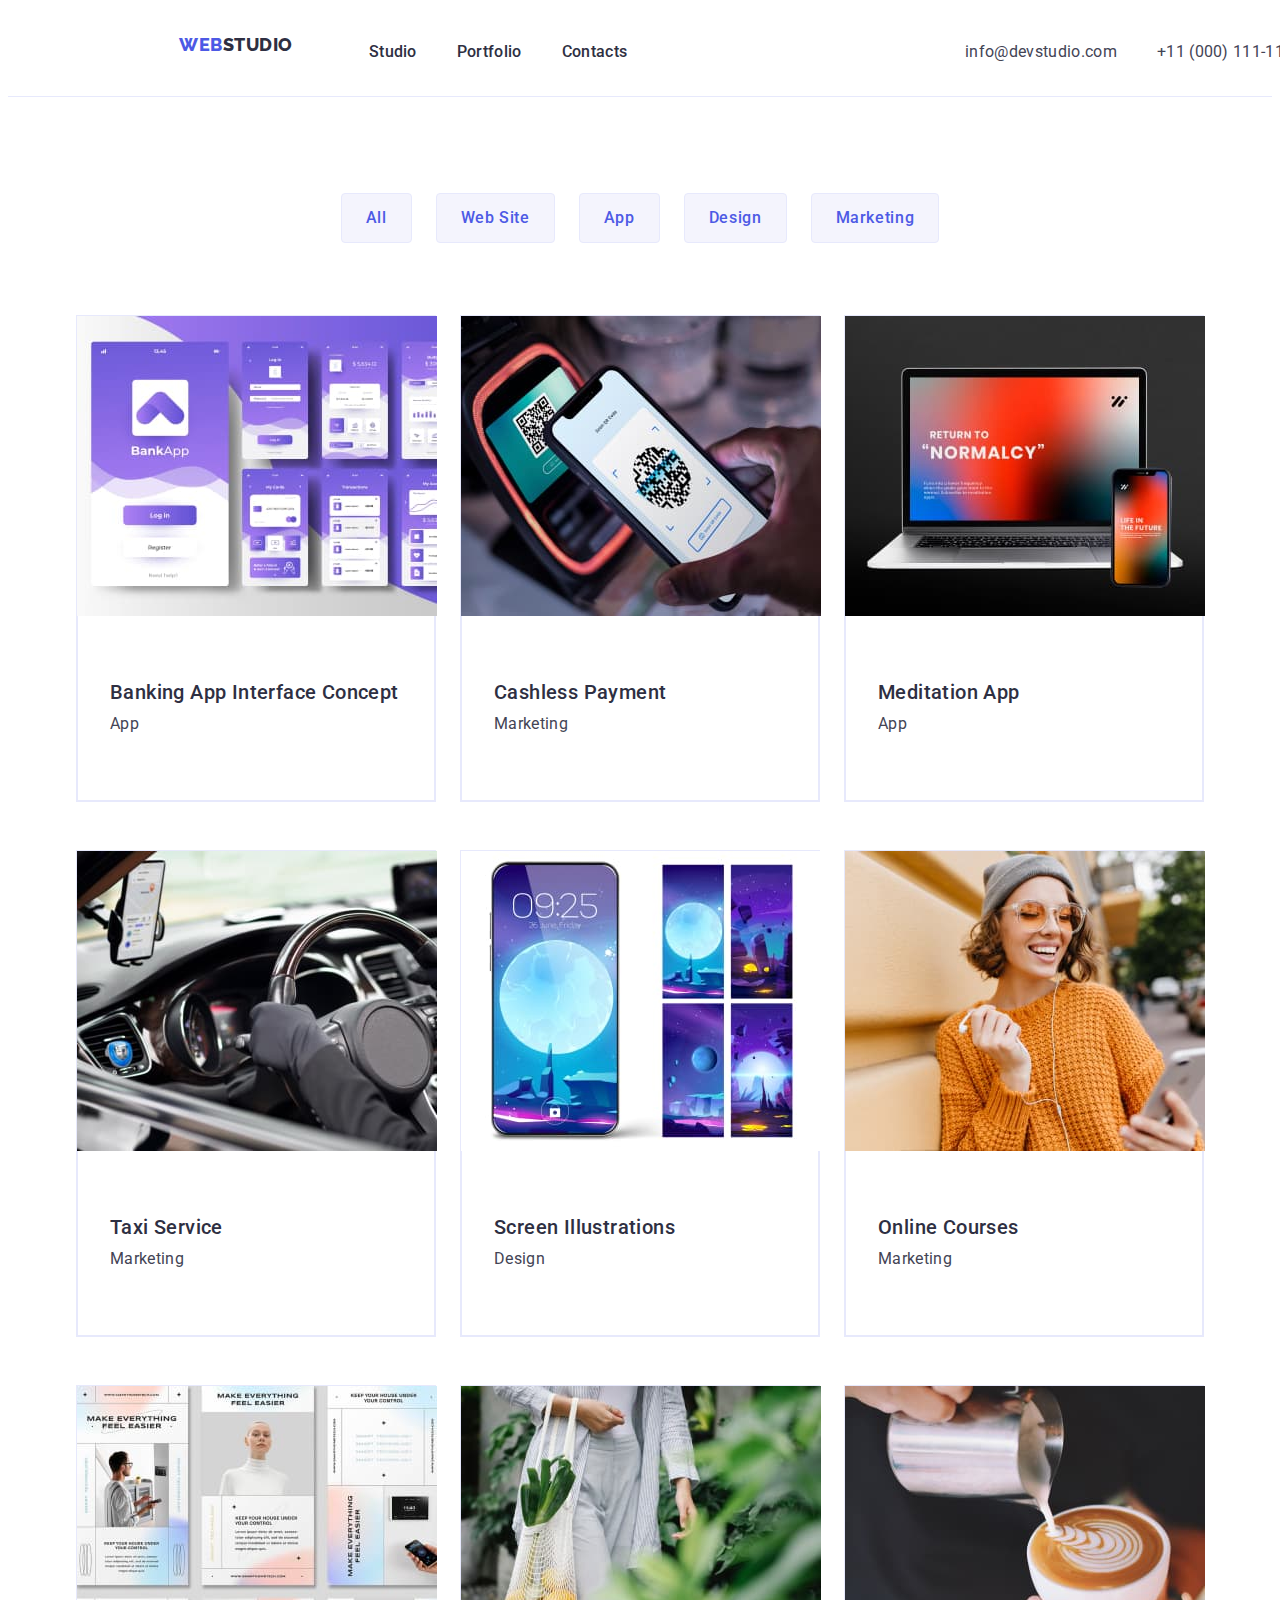
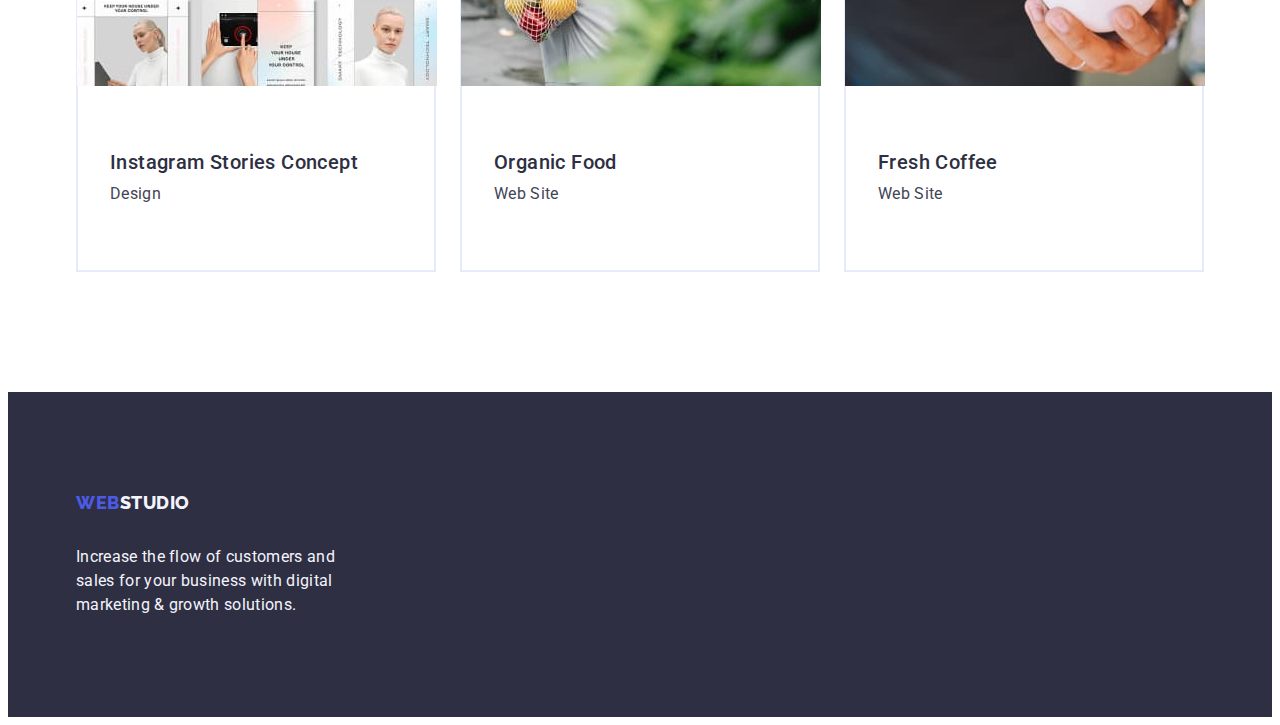
==== portfolio.html @ ffd84474 "Initial commit" ====
<!DOCTYPE html>
<html lang="en">
  <head>
    <meta charset="UTF-8" />
    <meta http-equiv="X-UA-Compatible" content="IE=edge" />
    <meta name="viewport" content="width=device-width, initial-scale=1.0" />
    <link rel="preconnect" href="https://fonts.googleapis.com" />
    <link rel="preconnect" href="https://fonts.gstatic.com" crossorigin />
    <link
      href="https://fonts.googleapis.com/css2?family=Raleway:wght@800&family=Roboto:wght@400;500;700&display=swap"
      rel="stylesheet"
    />
    <link
      rel="stylesheet"
      href="https://cdnjs.cloudflare.com/ajax/libs/modern-normalize/2.0.0/modern-normalize.min.css"
      integrity="sha512-4xo8blKMVCiXpTaLzQSLSw3KFOVPWhm/TRtuPVc4WG6kUgjH6J03IBuG7JZPkcWMxJ5huwaBpOpnwYElP/m6wg=="
      crossorigin="anonymous"
      referrerpolicy="no-referrer"
    />
    <link rel="stylesheet" href="./css/styles.css" />
    <title>WebStudio</title>
  </head>
  <body>
    <!-- Header -->
    <header class="header">
      <div class="container header-container">
        <nav class="navigation">
          <a class="full-logo link" href="./index.html"
            >Web<span class="header-logo">Studio</span></a
          >
          <ul class="menu-list list">
            <li><a class="header-link link" href="./index.html">Studio</a></li>
            <li>
              <a class="header-link link" href="./portfolio.html">Portfolio</a>
            </li>
            <li><a class="header-link link" href="">Contacts</a></li>
          </ul>
        </nav>
        <address class="address-list">
          <ul class="address-list list">
            <li>
              <a class="header-address link" href="mailto:info@devstudio.com"
                >info@devstudio.com</a
              >
            </li>
            <li>
              <a class="header-address link" href="tel:+110001111111"
                >+11 (000) 111-11-11</a
              >
            </li>
          </ul>
        </address>
      </div>
    </header>

    <!-- Main -->
    <main>
      <!-- Buttons -->
      <section class="buttons">
        <div class="container">
          <h1 class="visually-hidden" hidden>Buttons</h1>
          <ul class="buttons-list list">
            <li class="buttons-item">
              <button class="portfolio-btn" type="button">All</button>
            </li>
            <li class="buttons-item">
              <button class="portfolio-btn" type="button">Web Site</button>
            </li>
            <li class="buttons-item">
              <button class="portfolio-btn" type="button">App</button>
            </li>
            <li class="buttons-item">
              <button class="portfolio-btn" type="button">Design</button>
            </li>
            <li class="buttons-item">
              <button class="portfolio-btn" type="button">Marketing</button>
            </li>
          </ul>

          <!-- Hero -->

          <ul class="row-list link list">
            <li class="row-item">
              <a class="link" href="">
                <img
                  src="./images/portfolio-1.jpg"
                  alt="Banking App Interface Concept"
                  width="360"
                  height="300"
                />
                <div class="apps-card">
                  <h2 class="pics-title">Banking App Interface Concept</h2>
                  <p class="pics-text">App</p>
                </div>
              </a>
            </li>
            <li class="row-item">
              <a class="link" href="">
                <img
                  src="./images/portfolio-2.jpg"
                  alt="Cashless Payment"
                  width="360"
                  height="300"
                />
                <div class="apps-card">
                  <h2 class="pics-title">Cashless Payment</h2>
                  <p class="pics-text">Marketing</p>
                </div>
              </a>
            </li>
            <li class="row-item">
              <a class="link" href="">
                <img
                  src="./images/portfolio-3.jpg"
                  alt="Meditation App"
                  width="360"
                  height="300"
                />
                <div class="apps-card">
                  <h2 class="pics-title">Meditation App</h2>
                  <p class="pics-text">App</p>
                </div>
              </a>
            </li>
            <li class="row-item">
              <a class="link" href="">
                <img
                  src="./images/portfolio-4.jpg"
                  alt="Taxi Service"
                  width="360"
                  height="300"
                />
                <div class="apps-card">
                  <h2 class="pics-title">Taxi Service</h2>
                  <p class="pics-text">Marketing</p>
                </div>
              </a>
            </li>
            <li class="row-item">
              <a class="link" href="">
                <img
                  src="./images/portfolio-5.jpg"
                  alt="Screen Illustrations"
                  width="360"
                  height="300"
                />
                <div class="apps-card">
                  <h2 class="pics-title">Screen Illustrations</h2>
                  <p class="pics-text">Design</p>
                </div>
              </a>
            </li>
            <li class="row-item">
              <a class="link" href="">
                <img
                  src="./images/portfolio-6.jpg"
                  alt="Online Courses"
                  width="360"
                  height="300"
                />
                <div class="apps-card">
                  <h2 class="pics-title">Online Courses</h2>
                  <p class="pics-text">Marketing</p>
                </div>
              </a>
            </li>
            <li class="row-item">
              <a class="link" href="">
                <img
                  src="./images/portfolio-7.jpg"
                  alt="Instagram Stories Concept"
                  width="360"
                  height="300"
                />
                <div class="apps-card">
                  <h2 class="pics-title">Instagram Stories Concept</h2>
                  <p class="pics-text">Design</p>
                </div>
              </a>
            </li>
            <li class="row-item">
              <a class="link" href="">
                <img
                  src="./images/portfolio-8.jpg"
                  alt="Organic Food"
                  width="360"
                  height="300"
                />
                <div class="apps-card">
                  <h2 class="pics-title">Organic Food</h2>
                  <p class="pics-text">Web Site</p>
                </div>
              </a>
            </li>
            <li class="row-item">
              <a class="link" href="">
                <img
                  src="./images/portfolio-9.jpg"
                  alt="Fresh Coffee"
                  width="360"
                  height="300"
                />
                <div class="apps-card">
                  <h2 class="pics-title">Fresh Coffee</h2>
                  <p class="pics-text">Web Site</p>
                </div>
              </a>
            </li>
          </ul>
        </div>
      </section>
    </main>
    <!-- Footer -->
    <footer class="footer">
      <div class="container footer-container">
        <a class="full-logo link" href="./index.html"
          >Web<span class="footer-logo">Studio</span></a
        >
        <p class="text">
          Increase the flow of customers and sales for your business with
          digital marketing & growth solutions.
        </p>
      </div>
    </footer>
  </body>
</html>
---- css/styles.css ----
:root {
    --title-color: #2E2F42;
    --text-small: #434455;
    --white-text: #FFFFFF;
    --light-color: #F4F4FD;
    --btn-blue: #4D5AE5;
    --btn-focus: #404BBF;
    --btn-lines: #e7e9fc;
    --text-font-size: 16px;
    --standart-line-height: 1.50;
    --standart-letter-spacing: 0.02em;
    --we-are-size: 20px;
}

body {
    font-family: 'Roboto', sans-serif;
    background-color: var(--white-text);
    color: #434455;
}

p,
h1,
h2,
h3,
h4,
h5,
h6 {
    margin: 0;
}

ul,
ol {
    margin: 0;
    padding: 0;
}

.list {

    list-style: none;
    background-color: var(--white-text);
}

.link {
    text-decoration: none;
}

* {
    box-sizing: border-box;
}

.container {
    width: 1158px;
    padding-left: 15px;
    padding-right: 15px;
    margin: 0 auto;
}

img {
    display: block;
}

.visually-hidden {
    position: absolute;
    width: 1px;
    height: 1px;
    margin: -1px;
    border: 0;
    padding: 0;
    white-space: nowrap;
    clip-path: inset(100%);
    clip: rect(0 0 0 0);
    overflow: hidden;
}

/**==========MAIN PAGE==========**/
/* Header */
.header {
    background-color: var(--white-text);
    padding: 25.5px 156px;
    border-bottom: 1px solid var(--btn-lines)
}

.header-container {
    display: flex;
    align-items: center;
}

.navigation {
    display: flex;
    align-items: center;

}

.full-logo {
    font-family: 'Raleway', sans-serif;
    font-weight: 800;
    font-size: 18px;
    line-height: 1.17;
    letter-spacing: 0.03em;
    text-transform: uppercase;
    color: var(--btn-blue);
    margin-right: 76px;
    display: inline-block;
    margin-bottom: 16px;
}

.header-logo {
    font-family: 'Raleway', sans-serif;
    font-weight: 800;
    font-size: 18px;
    line-height: 1.17;
    letter-spacing: 0.03em;
    text-transform: uppercase;
    color: var(--title-color);
    text-decoration: none;

}

.menu-list {
    display: flex;
    align-items: center;
    gap: 40px;

}

.address-list {
    display: flex;
    align-items: center;
    font-style: normal;
    margin-left: auto;
    gap: 40px;
}

.header-link {
    font-weight: 500;
    font-size: var(--text-font-size);
    line-height: var(--standart-line-height);
    letter-spacing: var(--standart-letter-spacing);
    color: var(--title-color);
    padding: 24px 0;
}

.header-link:hover,
.header-link:focus {
    color: var(--btn-focus);
}


.header-address {

    font-size: var(--text-font-size);
    line-height: var(--standart-line-height);
    letter-spacing: var(--standart-letter-spacing);
    color: var(--text-small);

}

.header-address:hover,
.header-address:focus {
    color: var(--btn-focus);
}


/* Main */
/* Hero */
.background {
    background: var(--title-color);
    padding: 188px 0 188px 0;
}

.hero-title {
    font-family: 'Roboto', sans-serif;
    font-style: normal;
    font-weight: 700;
    font-size: 56px;
    line-height: 1.07;
    text-align: center;
    letter-spacing: var(--standart-letter-spacing);
    color: var(--white-text);
    max-width: 496px;
    margin-bottom: 48px;
    margin: 0 auto;

}

.hero-btn {
    display: block;
    box-shadow: 0px 4px 4px rgba(0, 0, 0, 0.15);
    border: none;
    border-radius: 4px;
    background-color: var(--btn-blue);
    font-family: 'Roboto', sans-serif;
    font-weight: 500;
    cursor: pointer;
    align-items: center;
    font-size: var(--text-font-size);
    line-height: var(--standart-line-height);
    letter-spacing: 0.02em;
    color: var(--white-text);
    height: 56px;
    min-width: 169px;
    margin: 0 auto;
}

.hero-btn:hover,
.hero-btn:focus {
    background-color: var(--btn-focus);
}

/* We Are */

.we-are {
    padding-bottom: 120px;
    padding-top: 120px;
}

.we-are-list {
    display: flex;
    gap: 24px;
}

.visually-hidden {
    position: absolute;
    width: 1px;
    height: 1px;
    margin: -1px;
    border: 0;
    padding: 0;
    white-space: nowrap;
    clip-path: inset(100%);
    clip: rect(0 0 0 0);
    overflow: hidden;
}

.we-ar-block {
    flex-basis: calc((100%-3*24px)/4);
}

.what-we-are {
    font-weight: 500;
    font-size: var(--we-are-size);
    line-height: 1.20;
    letter-spacing: var(--standart-letter-spacing);
    color: var(--title-color);
    margin-bottom: 8px;
    column-gap: 24px;
}

.description {
    font-size: var(--text-font-size);
    line-height: var(--standart-line-height);
    letter-spacing: var(--standart-letter-spacing);
    color: var(--text-small)
}

/* What are we doing */

.section-wawd {
    padding-bottom: 120px;
}

.wawd-list {
    display: flex;
    gap: 24px;
}

.wawd {
    font-family: "Roboto", sans-serif;
    font-weight: 700;
    font-size: 36px;
    line-height: 1.11;
    text-align: center;
    letter-spacing: var(--standart-letter-spacing);
    text-transform: capitalize;
    color: var(--title-color);
    margin: 0 auto;
    margin-bottom: 72px
}

.about-item {
    width: calc((100% - 48) / 3);
}

/* Our Team */
.our-team {
    background-color: var(--light-color);
    padding: 120px 0px
}

.team-list {
    display: flex;
    gap: 24px;
}

.list-items {
    background-color: var(--white-text);
    width: calc((100% - 24px * 3) / 4);
    height: 380px;
    box-shadow: 0px 1px 6px rgba(46, 47, 66, 0.08),
        0px 1px 1px rgba(46, 47, 66, 0.16), 0px 2px 1px rgba(46, 47, 66, 0.08);
    border-radius: 0px 0px 4px 4px;
}

.team-container {
    padding-top: 32px;
    padding-bottom: 32px;
    padding-left: 16px;
    padding-right: 16px
}

.team-title {
    font-size: 36px;
    line-height: 1.11;
    text-align: center;
    letter-spacing: var(--standart-letter-spacing);
    text-transform: capitalize;
    color: var(--title-color);
    background-color: var(--white-text);
    margin-bottom: 72px;
}

.person-name {
    font-weight: 500;
    font-size: var(--we-are-size);
    line-height: 1.20;
    letter-spacing: var(--standart-letter-spacing);
    color: var(--title-color);
    text-align: center;
    margin: 0 0 8px 0;
}

.person-position {
    font-size: var(--text-font-size);
    line-height: var(--standart-line-height);
    letter-spacing: var(--standart-letter-spacing);
    color: var(--text-small);
    text-align: center;
    display: flex;
    justify-content: center;
    margin-top: 8px;
    text-align: center;
}

/* Footer */
.footer {
    background: var(--title-color);
    padding: 100px 0;
}

.footer-logo {
    display: inline-block;
    width: 120px;
    font-family: 'Raleway', sans-serif;
    font-weight: 800;
    font-size: 18px;
    line-height: 1.17;
    letter-spacing: 0.03em;
    text-transform: uppercase;
    color: var(--light-color);
    margin-bottom: 16px;
}

.text {
    color: var(--light-color);
    font-size: var(--text-font-size);
    line-height: var(--standart-line-height);
    letter-spacing: var(--standart-letter-spacing);
    max-width: 264px
}

/**==========STUDIO==========**/


/**==========PORTFOLIO==========**/
/* Buttons */
.buttons {
    padding-top: 96px;
    padding-bottom: 120px
}

.visually-hidden {
    position: absolute;
    width: 1px;
    height: 1px;
    margin: -1px;
    border: 0;
    padding: 0;
    white-space: nowrap;
    clip-path: inset(100%);
    clip: rect(0 0 0 0);
    overflow: hidden;

}


.buttons-list {
    display: flex;
    justify-content: center;
    gap: 24px;
    margin-bottom: 72px;
}

.buttons-item {
    display: flex;
    align-items: center;
}

.portfolio-btn {
    background: var(--light-color);
    font-family: 'Roboto', sans-serif;
    font-weight: 500;
    cursor: pointer;
    font-size: var(--text-font-size);
    line-height: var(--standart-line-height);
    letter-spacing: 0.04em;
    color: var(--btn-blue);
    border-radius: 4px;
    border: 1px solid var(--btn-lines);
    padding: 12px 24px
}

.photo-list {
    display: flex;
    flex-wrap: wrap;
    width: calc((100% - 48px)/3);
    justify-content: center;
    column-gap: 24px;
    row-gap: 48px;
    background-color: var(--white-text);

}

.portfolio-btn:hover,
.portfolio-btn:focus {
    border: 1px solid transparent;
    background: var(--btn-focus);
    color: var(--white-text);
}

.row-list {
    display: flex;
    flex-wrap: wrap;
    gap: 48px 24px;
}

.row-item {
    width: calc((100% - 48px)/3);
    border: 1px solid var(--btn-lines);
}

.pics-title {
    font-weight: 500;
    font-size: var(--we-are-size);
    line-height: 1.20;
    letter-spacing: var(--standart-letter-spacing);
    color: var(--title-color);
    margin: 32px 0 8px 16px;

}

.pics-text {
    font-size: var(--text-font-size);
    line-height: var(--standart-line-height);
    letter-spacing: var(--standart-letter-spacing);
    color: var(--text-small);
    margin: 0 0 32px 16px;

}

.apps-card {
    background: #ffffff;
    border: 1px solid #e7e9fc;
    border-top: none;
    padding: 32px 16px;
}

/**==========CONTACTS==========**/
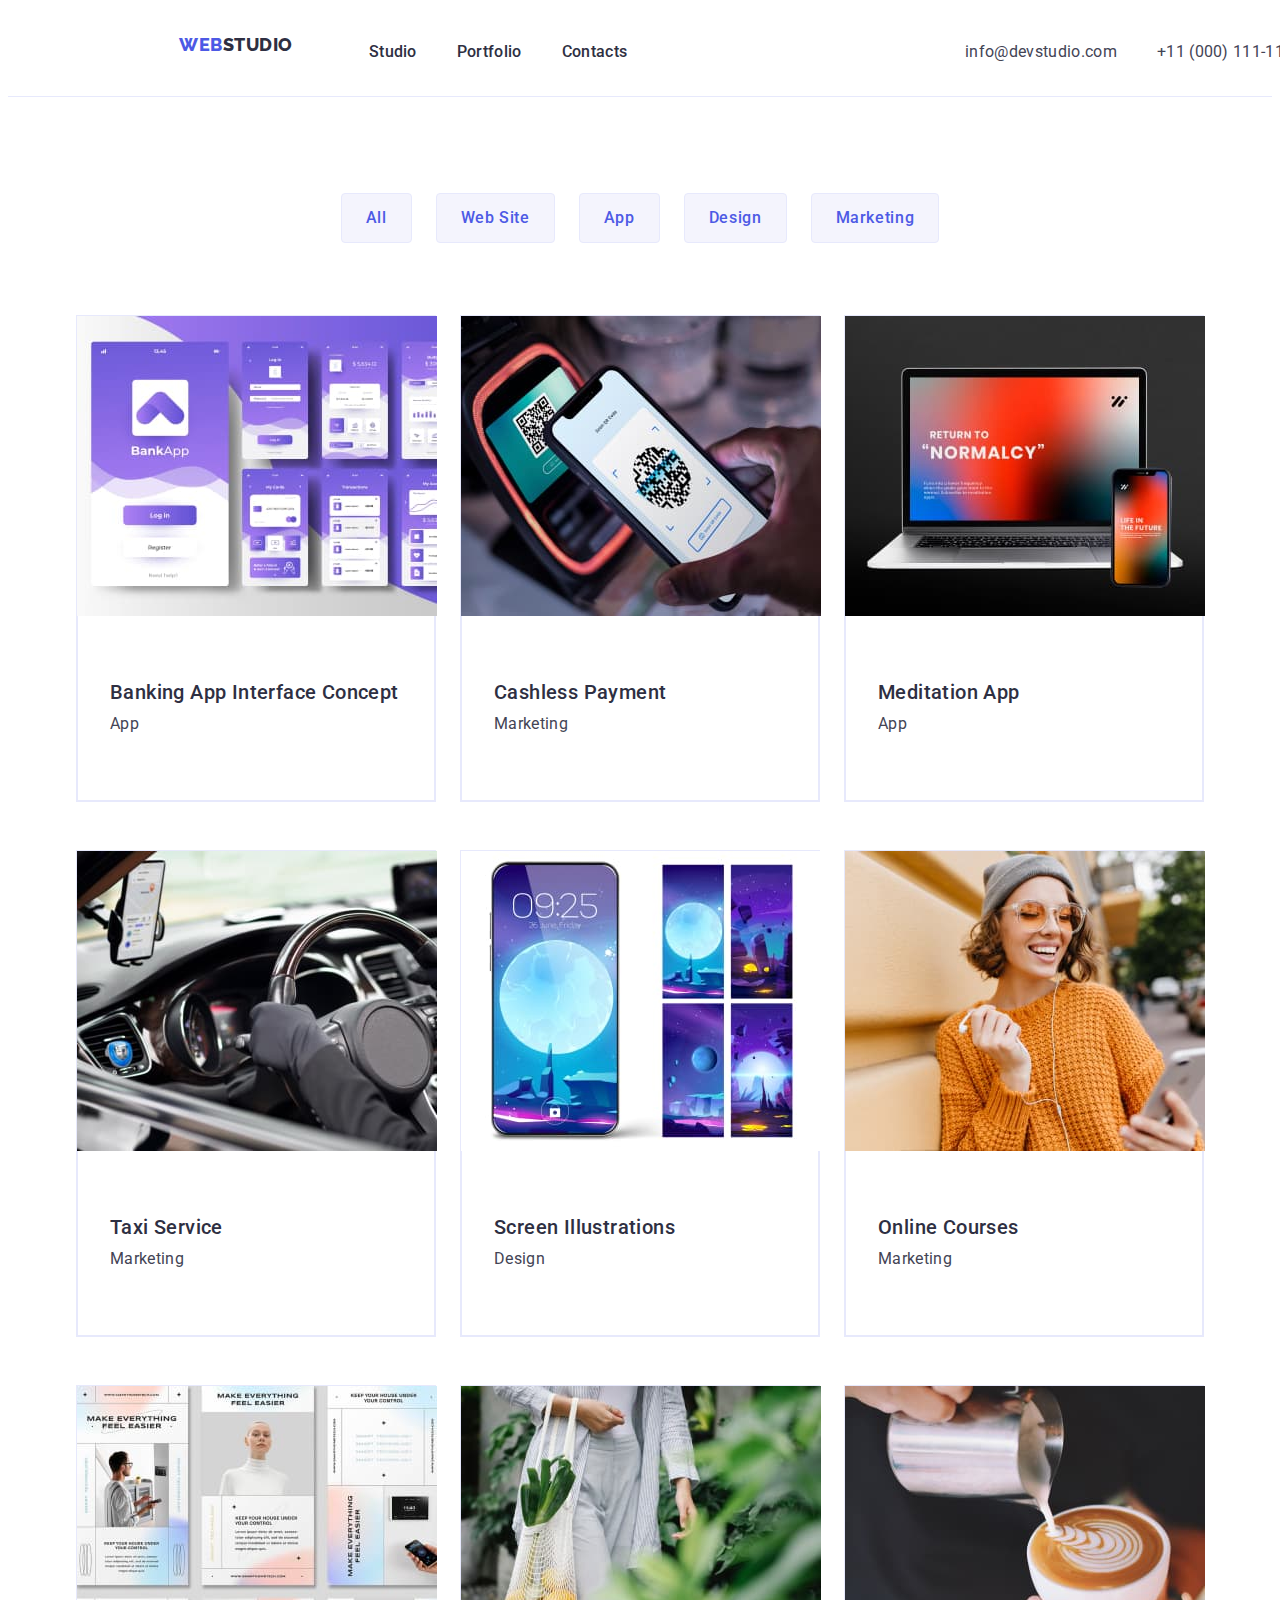
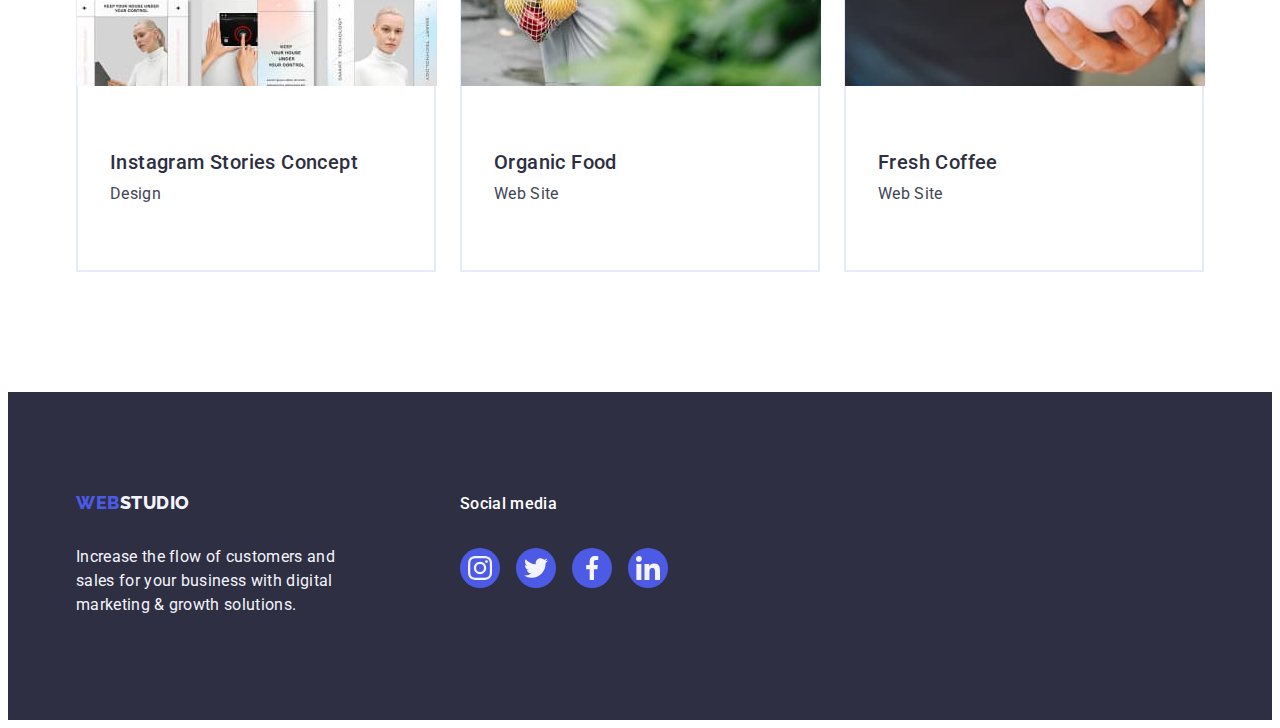
==== commit 5535d44b: "Task 4 (06.21)" ====
--- a/portfolio.html
+++ b/portfolio.html
@@ -81,7 +81,7 @@
 
           <ul class="row-list link list">
             <li class="row-item">
-              <a class="link" href="">
+              <a class="portfolio-link link" href="">
                 <img
                   src="./images/portfolio-1.jpg"
                   alt="Banking App Interface Concept"
@@ -95,7 +95,7 @@
               </a>
             </li>
             <li class="row-item">
-              <a class="link" href="">
+              <a class="portfolio-link link" href="">
                 <img
                   src="./images/portfolio-2.jpg"
                   alt="Cashless Payment"
@@ -109,7 +109,7 @@
               </a>
             </li>
             <li class="row-item">
-              <a class="link" href="">
+              <a class="portfolio-link link" href="">
                 <img
                   src="./images/portfolio-3.jpg"
                   alt="Meditation App"
@@ -123,7 +123,7 @@
               </a>
             </li>
             <li class="row-item">
-              <a class="link" href="">
+              <a class="portfolio-link link" href="">
                 <img
                   src="./images/portfolio-4.jpg"
                   alt="Taxi Service"
@@ -137,7 +137,7 @@
               </a>
             </li>
             <li class="row-item">
-              <a class="link" href="">
+              <a class="portfolio-link link" href="">
                 <img
                   src="./images/portfolio-5.jpg"
                   alt="Screen Illustrations"
@@ -151,7 +151,7 @@
               </a>
             </li>
             <li class="row-item">
-              <a class="link" href="">
+              <a class="portfolio-link link" href="">
                 <img
                   src="./images/portfolio-6.jpg"
                   alt="Online Courses"
@@ -165,7 +165,7 @@
               </a>
             </li>
             <li class="row-item">
-              <a class="link" href="">
+              <a class="portfolio-link link" href="">
                 <img
                   src="./images/portfolio-7.jpg"
                   alt="Instagram Stories Concept"
@@ -179,7 +179,7 @@
               </a>
             </li>
             <li class="row-item">
-              <a class="link" href="">
+              <a class="portfolio-link link" href="">
                 <img
                   src="./images/portfolio-8.jpg"
                   alt="Organic Food"
@@ -193,7 +193,7 @@
               </a>
             </li>
             <li class="row-item">
-              <a class="link" href="">
+              <a class="portfolio-link link" href="">
                 <img
                   src="./images/portfolio-9.jpg"
                   alt="Fresh Coffee"
@@ -212,7 +212,8 @@
     </main>
     <!-- Footer -->
     <footer class="footer">
-      <div class="container footer-container">
+      <div class="footer-container container">
+      <div class="logo-container">
         <a class="full-logo link" href="./index.html"
           >Web<span class="footer-logo">Studio</span></a
         >
@@ -221,6 +222,29 @@
           digital marketing & growth solutions.
         </p>
       </div>
+
+      <!-- Social Media Icons -->
+
+      <div class="footer-sm-container">
+        <p class="title-sm">Social media</p>
+        <ul class="footer-sm-list list">
+          <li class="footer-sm-item"><a href="" class="footer-sm-link link" target="blank" rel="noopener no referrer">
+            <svg class="footer-sm-icon">
+              <use href="./images/icons.svg#icon-instagram"></use>
+            </svg>
+          </a></li>
+          <li class="footer-sm-item"><a href="" class="footer-sm-link link" target="blank" rel="noopener no referrer"><svg class="footer-sm-icon">
+            <use href="./images/icons.svg#icon-twitter"></use>
+          </svg></a></li>
+          <li class="footer-sm-item"><a href="" class="footer-sm-link link" target="blank" rel="noopener no referrer"><svg class="footer-sm-icon">
+            <use href="./images/icons.svg#icon-facebook"></use>
+          </svg></a></li>
+          <li class="footer-sm-item"><a href="" class="footer-sm-link link" target="blank" rel="noopener no referrer"><svg class="footer-sm-icon">
+            <use href="./images/icons.svg#icon-linkedin"></use>
+          </svg></a></li>
+        </ul>
+      </div>
+      </div>
     </footer>
   </body>
-</html>
+</html>--- a/css/styles.css
+++ b/css/styles.css
@@ -37,7 +37,6 @@
 .list {
 
     list-style: none;
-    background-color: var(--white-text);
 }
 
 .link {
@@ -165,6 +164,10 @@
 /* Hero */
 .background {
     background: var(--title-color);
+    background-image: linear-gradient(rgba(46, 47, 66, 0.7), rgba(46, 47, 66, 0.7)), url(../images/hero-bg.jpg);
+    background-repeat: no-repeat;
+    background-position: center;
+    background-size: cover;
     padding: 188px 0 188px 0;
 }
 
@@ -232,8 +235,18 @@
     overflow: hidden;
 }
 
-.we-ar-block {
+.we-are-block {
     flex-basis: calc((100%-3*24px)/4);
+}
+
+.we-are-icon {
+    height: 112px;
+    background-color: #f4f4fd;
+    display: flex;
+    justify-content: center;
+    align-items: center;
+    
+    margin-bottom: 8px;
 }
 
 .what-we-are {
@@ -295,17 +308,15 @@
 .list-items {
     background-color: var(--white-text);
     width: calc((100% - 24px * 3) / 4);
-    height: 380px;
+    height: 428px;
     box-shadow: 0px 1px 6px rgba(46, 47, 66, 0.08),
         0px 1px 1px rgba(46, 47, 66, 0.16), 0px 2px 1px rgba(46, 47, 66, 0.08);
     border-radius: 0px 0px 4px 4px;
 }
 
 .team-container {
-    padding-top: 32px;
-    padding-bottom: 32px;
-    padding-left: 16px;
-    padding-right: 16px
+    width: 264px;
+    height: 428px;
 }
 
 .team-title {
@@ -326,7 +337,7 @@
     letter-spacing: var(--standart-letter-spacing);
     color: var(--title-color);
     text-align: center;
-    margin: 0 0 8px 0;
+    margin: 32px 0 8px 0;
 }
 
 .person-position {
@@ -337,14 +348,109 @@
     text-align: center;
     display: flex;
     justify-content: center;
-    margin-top: 8px;
+    margin-bottom: 8px;
     text-align: center;
+}
+
+
+.team-sm-list {
+    display: flex;
+    justify-content: center;
+    gap: 24px;
+    margin-bottom: 32px;
+}
+
+.team-sm-item {
+    width: 40px;
+    height: 40px;
+}
+
+.team-sm-link {
+    width: 100%;
+    height: 100%;
+    background-color: #4D5AE5;
+    border-radius: 50%;
+    display: flex;
+    align-items: center;
+    justify-content: center;
+}
+
+.team-sm-icon {
+    width: 16px;
+    height: 16px;
+    fill: currentColor;
+}
+
+.team-sm-link:is(:hover, :focus) {
+    background-color: #404bbf;
+  }
+
+.customers-container {
+    width: 1128px;
+    height: 200px;
+}
+
+.title-customers {
+    font-family: 'Roboto';
+    font-style: normal;
+    font-weight: 700;
+    font-size: 36px;
+    line-height: 40px;
+    text-align: center;
+    letter-spacing: 0.02em;
+    text-transform: capitalize;
+    color: #2E2F42;
+    margin-top: 120px;
+}
+
+.customers-list {
+    display: flex;
+    gap: 24px;
+    align-items: center;
+    justify-content: center;
+    margin: 72px 156px 120px 156px;
+}
+
+.customers-item {
+    width: 168px;
+    height: 88px;
+}
+
+.customers-link {
+    display: flex;
+    width: 168px;
+    height: 88px;
+    border: 1px solid #8E8F99;
+    border-radius: 4px;
+    align-items: center;
+    justify-content: center;
+    fill: #8E8F99;
+}
+
+
+.customers-icon {
+    width: 104px;
+    height: 56px;
+}
+
+.customers-link:is(:hover, :focus){
+    border-color:#4D5AE5;
+    color: #4D5AE5;
 }
 
 /* Footer */
 .footer {
     background: var(--title-color);
     padding: 100px 0;
+}
+
+.footer-container {
+    display: flex;
+    align-items: baseline;
+}
+
+.logo-container {
+    margin-right: 120px;
 }
 
 .footer-logo {
@@ -368,6 +474,50 @@
     max-width: 264px
 }
 
+/*Social Media Icons */
+
+.title-sm {
+    font-family: 'Roboto';
+    font-style: normal;
+    font-weight: 500;
+    font-size: 16px;
+    line-height: 24px;
+    letter-spacing: 0.02em;
+    color: #FFFFFF;
+    margin-bottom: 32px;
+}
+
+.footer-sm-list {
+    display: flex;
+    justify-content: center;
+    gap: 16px;
+    margin-bottom: 32px;
+}
+
+.footer-sm-item {
+    width: 40px;
+    height: 40px;
+}
+
+.footer-sm-link {
+    width: 100%;
+    height: 100%;
+    background-color: #4D5AE5;
+    border-radius: 50%;
+    display: flex;
+    align-items: center;
+    justify-content: center;
+}
+
+.footer-sm-icon {
+    width: 24px;
+    height: 24px;
+}
+
+.footer-sm-link:is(:hover, :focus){
+    background-color: #31d0aa;
+}
+
 /**==========STUDIO==========**/
 
 
@@ -419,7 +569,24 @@
     padding: 12px 24px
 }
 
-.photo-list {
+.portfolio-btn.active {
+    color: white;
+    background: #404bbf;
+    box-shadow: 0px 3px 1px rgba(0, 0, 0, 0.1), 0px 2px 1px rgba(0, 0, 0, 0.08),
+      0px 2px 2px rgba(0, 0, 0, 0.12);
+    cursor: pointer;
+  }
+
+  .portfolio-btn:hover,
+  .portfolio-btn:focus {  border: 1px solid transparent;
+    box-shadow: 0px 3px 1px rgba(0, 0, 0, 0.1), 0px 2px 1px rgba(0, 0, 0, 0.08),
+      0px 2px 2px rgba(0, 0, 0, 0.12);
+      color: white;
+    background: #404bbf;
+
+  }
+
+  .photo-list {
     display: flex;
     flex-wrap: wrap;
     width: calc((100% - 48px)/3);
@@ -448,6 +615,15 @@
     border: 1px solid var(--btn-lines);
 }
 
+.portfolio-link{display: block;
+}
+.portfolio-link:hover,
+.portfolio-link:focus {
+ box-shadow: 0px 1px 6px rgba(46, 47, 66, 0.08),
+   0px 1px 1px rgba(46, 47, 66, 0.16), 0px 2px 1px rgba(46, 47, 66, 0.08);
+}
+
+
 .pics-title {
     font-weight: 500;
     font-size: var(--we-are-size);
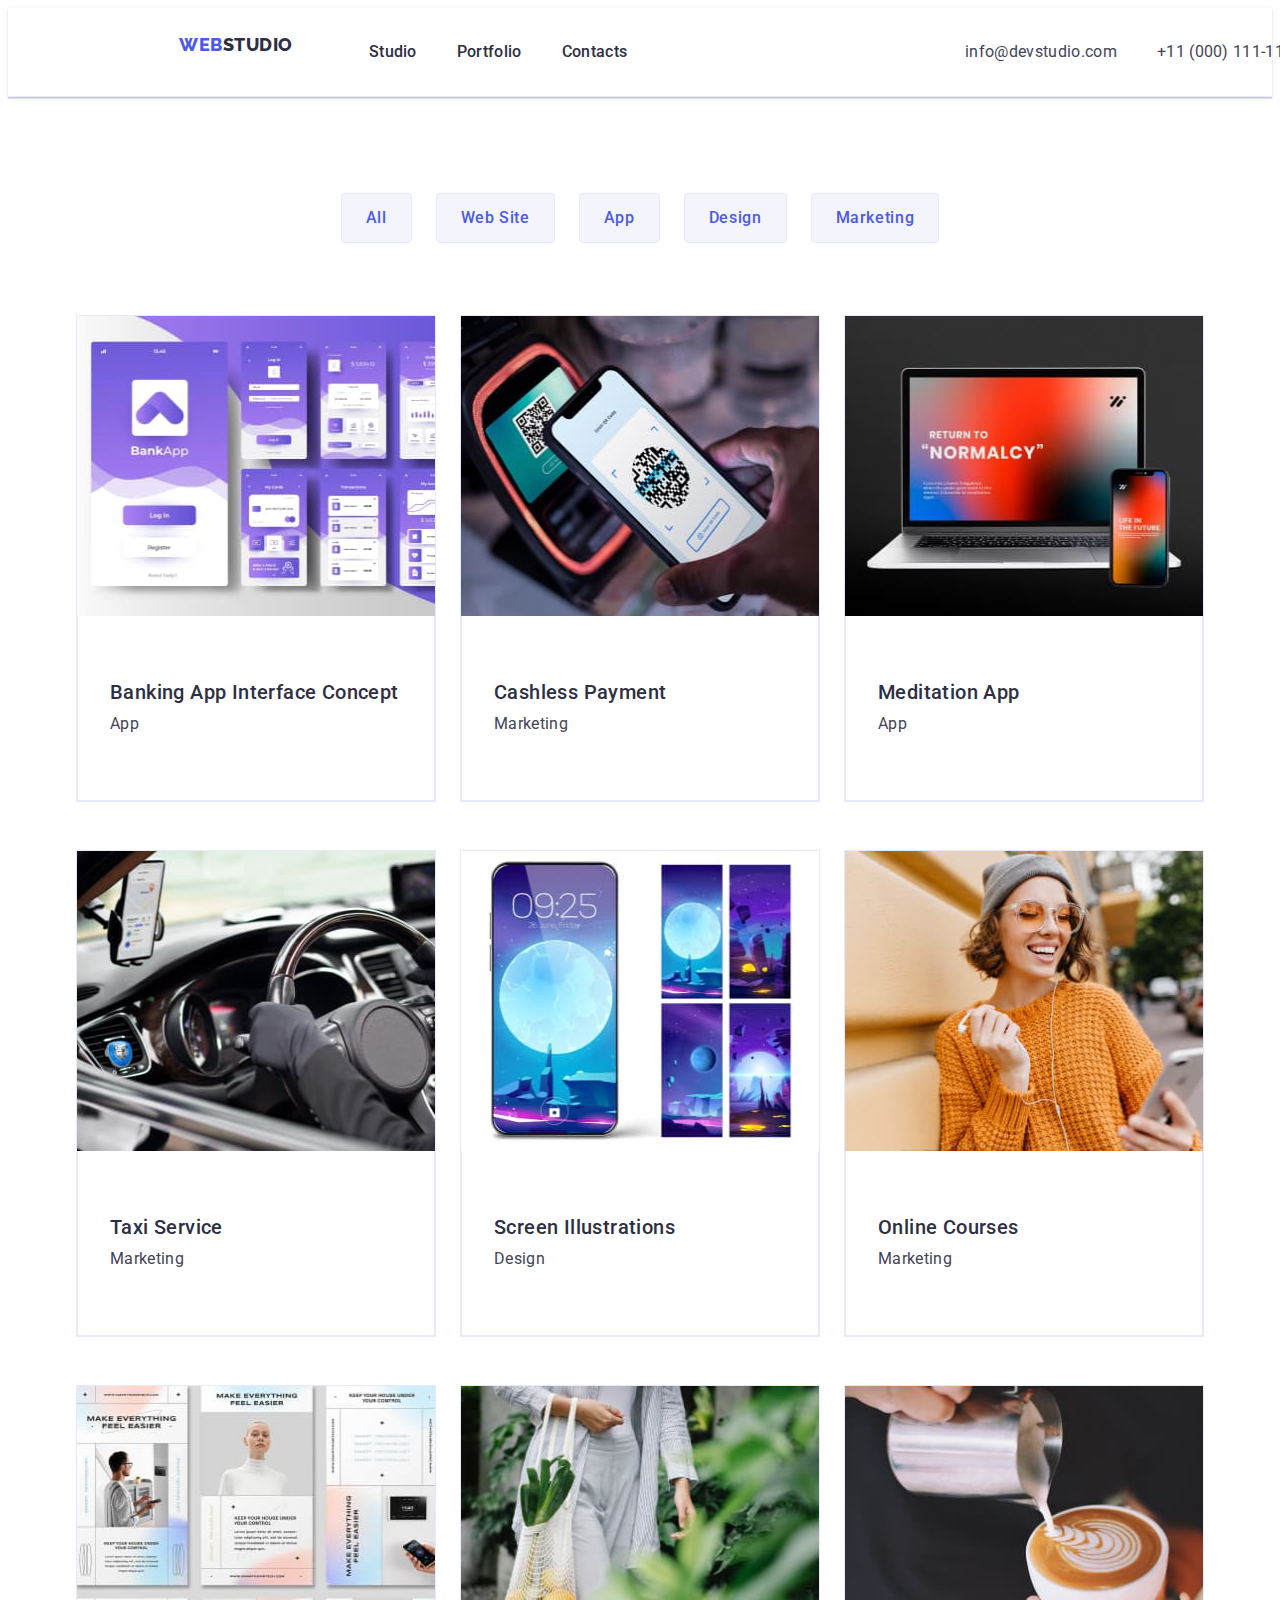
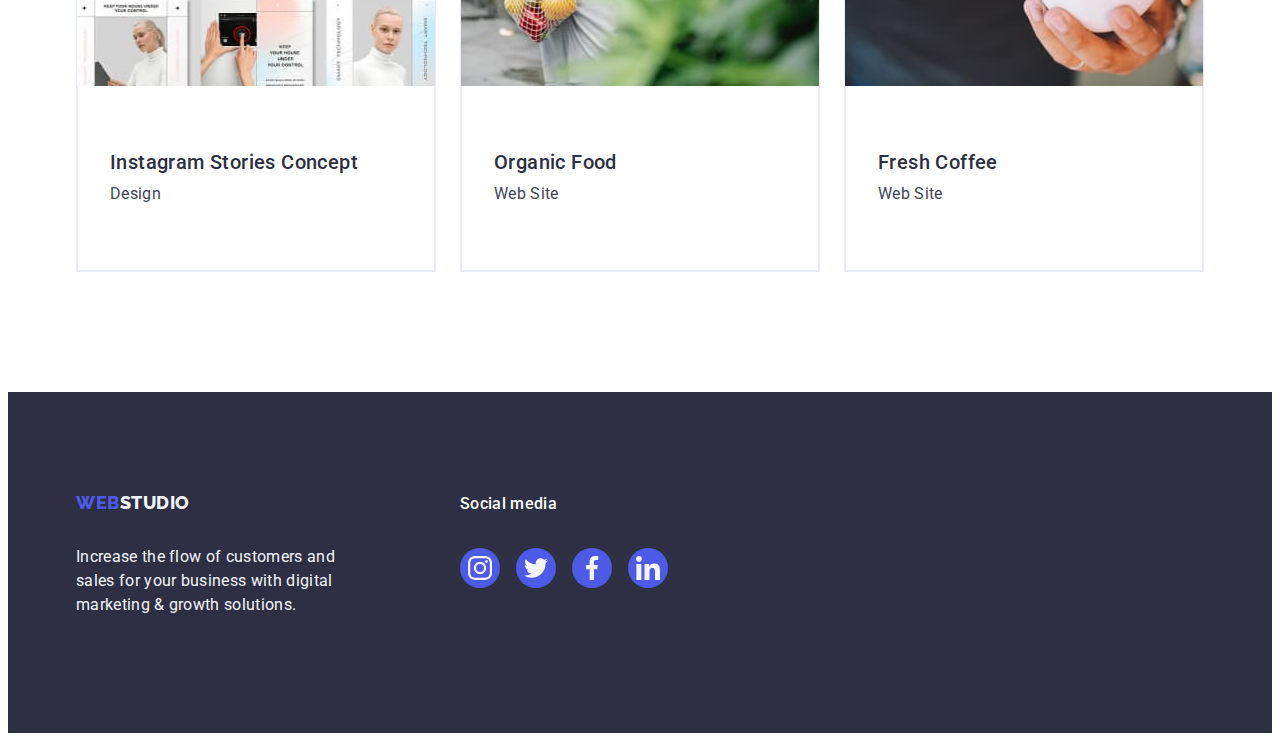
==== commit f34cd7fb: "Task 4 (06.22-3)" ====
--- a/portfolio.html
+++ b/portfolio.html
@@ -229,17 +229,17 @@
         <p class="title-sm">Social media</p>
         <ul class="footer-sm-list list">
           <li class="footer-sm-item"><a href="" class="footer-sm-link link" target="blank" rel="noopener no referrer">
-            <svg class="footer-sm-icon">
+            <svg class="footer-sm-icon" width="24" height="24">
               <use href="./images/icons.svg#icon-instagram"></use>
             </svg>
           </a></li>
-          <li class="footer-sm-item"><a href="" class="footer-sm-link link" target="blank" rel="noopener no referrer"><svg class="footer-sm-icon">
+          <li class="footer-sm-item"><a href="" class="footer-sm-link link" target="blank" rel="noopener no referrer"><svg class="footer-sm-icon" width="24" height="24">
             <use href="./images/icons.svg#icon-twitter"></use>
           </svg></a></li>
-          <li class="footer-sm-item"><a href="" class="footer-sm-link link" target="blank" rel="noopener no referrer"><svg class="footer-sm-icon">
+          <li class="footer-sm-item"><a href="" class="footer-sm-link link" target="blank" rel="noopener no referrer"><svg class="footer-sm-icon" width="24" height="24">
             <use href="./images/icons.svg#icon-facebook"></use>
           </svg></a></li>
-          <li class="footer-sm-item"><a href="" class="footer-sm-link link" target="blank" rel="noopener no referrer"><svg class="footer-sm-icon">
+          <li class="footer-sm-item"><a href="" class="footer-sm-link link" target="blank" rel="noopener no referrer"><svg class="footer-sm-icon" width="24" height="24">
             <use href="./images/icons.svg#icon-linkedin"></use>
           </svg></a></li>
         </ul>
--- a/css/styles.css
+++ b/css/styles.css
@@ -35,7 +35,6 @@
 }
 
 .list {
-
     list-style: none;
 }
 
@@ -56,6 +55,7 @@
 
 img {
     display: block;
+    max-width: 100%;
 }
 
 .visually-hidden {
@@ -76,7 +76,9 @@
 .header {
     background-color: var(--white-text);
     padding: 25.5px 156px;
-    border-bottom: 1px solid var(--btn-lines)
+    border-bottom: 1px solid var(--btn-lines);
+    box-shadow: 0px 2px 1px rgba(46, 47, 66, 0.08),
+    0px 1px 1px rgba(46, 47, 66, 0.16), 0px 1px 6px rgba(46, 47, 66, 0.08);
 }
 
 .header-container {
@@ -163,12 +165,15 @@
 /* Main */
 /* Hero */
 .background {
+    max-width: 1440px;
     background: var(--title-color);
     background-image: linear-gradient(rgba(46, 47, 66, 0.7), rgba(46, 47, 66, 0.7)), url(../images/hero-bg.jpg);
     background-repeat: no-repeat;
     background-position: center;
     background-size: cover;
     padding: 188px 0 188px 0;
+    margin-left:0 auto;
+  margin-right:0 auto;
 }
 
 .hero-title {
@@ -182,8 +187,8 @@
     color: var(--white-text);
     max-width: 496px;
     margin-bottom: 48px;
-    margin: 0 auto;
-
+    margin-left:0 auto;
+  margin-right:0 auto;
 }
 
 .hero-btn {
@@ -245,7 +250,7 @@
     display: flex;
     justify-content: center;
     align-items: center;
-    
+    border-radius: 4px;
     margin-bottom: 8px;
 }
 
@@ -378,11 +383,15 @@
 .team-sm-icon {
     width: 16px;
     height: 16px;
-    fill: currentColor;
+    fill: var(--light-color)
 }
 
 .team-sm-link:is(:hover, :focus) {
     background-color: #404bbf;
+  }
+
+  .customers-section {
+    padding: 120px 0;
   }
 
 .customers-container {
@@ -395,20 +404,22 @@
     font-style: normal;
     font-weight: 700;
     font-size: 36px;
-    line-height: 40px;
+    line-height: 1.11;
     text-align: center;
     letter-spacing: 0.02em;
     text-transform: capitalize;
     color: #2E2F42;
     margin-top: 120px;
+    margin-bottom: 72px;
 }
 
 .customers-list {
+    width: calc((100% - 120px) / 6);
     display: flex;
     gap: 24px;
     align-items: center;
     justify-content: center;
-    margin: 72px 156px 120px 156px;
+    margin: 0px 156px 120px 156px;
 }
 
 .customers-item {
@@ -471,7 +482,8 @@
     font-size: var(--text-font-size);
     line-height: var(--standart-line-height);
     letter-spacing: var(--standart-letter-spacing);
-    max-width: 264px
+    max-width: 264px;
+    margin-bottom: 16px
 }
 
 /*Social Media Icons */
@@ -512,6 +524,7 @@
 .footer-sm-icon {
     width: 24px;
     height: 24px;
+    fill: var(--light-color) ;
 }
 
 .footer-sm-link:is(:hover, :focus){
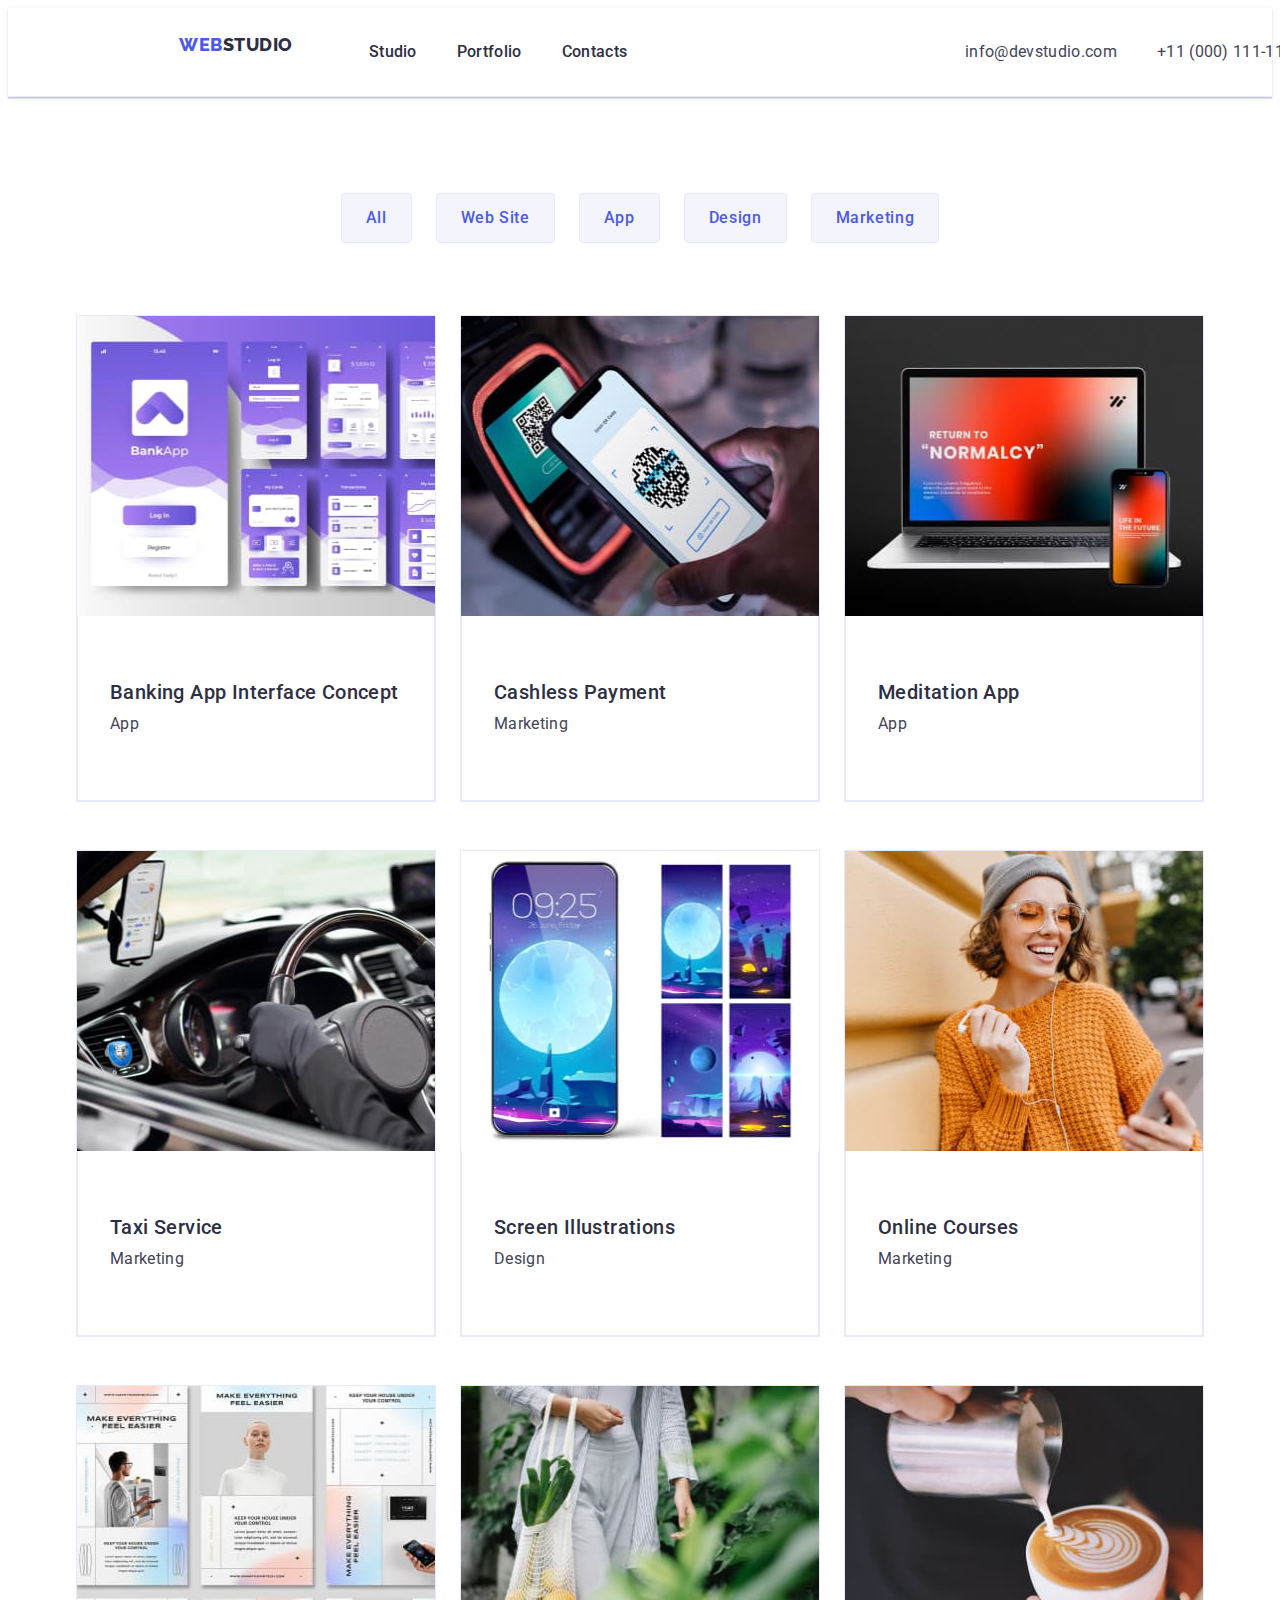
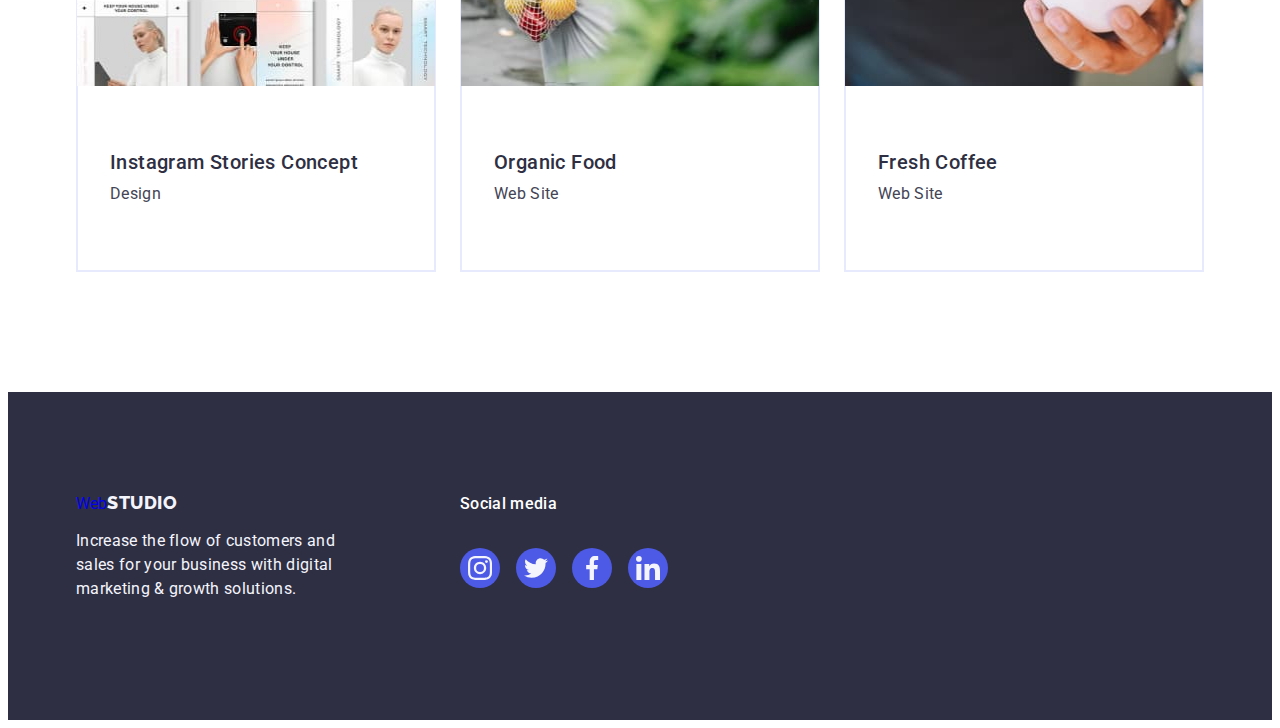
==== commit a87a4b8d: "Task 4 (06.22-4)" ====
--- a/portfolio.html
+++ b/portfolio.html
@@ -214,7 +214,7 @@
     <footer class="footer">
       <div class="footer-container container">
       <div class="logo-container">
-        <a class="full-logo link" href="./index.html"
+        <a class="full-logo-footer link" href="./index.html"
           >Web<span class="footer-logo">Studio</span></a
         >
         <p class="text">
--- a/css/styles.css
+++ b/css/styles.css
@@ -6,6 +6,7 @@
     --btn-blue: #4D5AE5;
     --btn-focus: #404BBF;
     --btn-lines: #e7e9fc;
+    --customers-logo: #8e8f99;
     --text-font-size: 16px;
     --standart-line-height: 1.50;
     --standart-letter-spacing: 0.02em;
@@ -414,7 +415,7 @@
 }
 
 .customers-list {
-    width: calc((100% - 120px) / 6);
+    
     display: flex;
     gap: 24px;
     align-items: center;
@@ -428,25 +429,27 @@
 }
 
 .customers-link {
+    width: calc((100% - 120px) / 6);
     display: flex;
     width: 168px;
     height: 88px;
-    border: 1px solid #8E8F99;
+    border: 1px solid var(--customers-logo);
     border-radius: 4px;
     align-items: center;
     justify-content: center;
-    fill: #8E8F99;
+    fill: var(--customers-logo);
 }
 
 
 .customers-icon {
     width: 104px;
     height: 56px;
+    fill: currentColor;
 }
 
 .customers-link:is(:hover, :focus){
-    border-color:#4D5AE5;
-    color: #4D5AE5;
+    border-color:#404bbf;
+    color: #404bbf;
 }
 
 /* Footer */
@@ -463,6 +466,8 @@
 .logo-container {
     margin-right: 120px;
 }
+
+.full-logo-footer{margin-bottom: 16px;}
 
 .footer-logo {
     display: inline-block;
